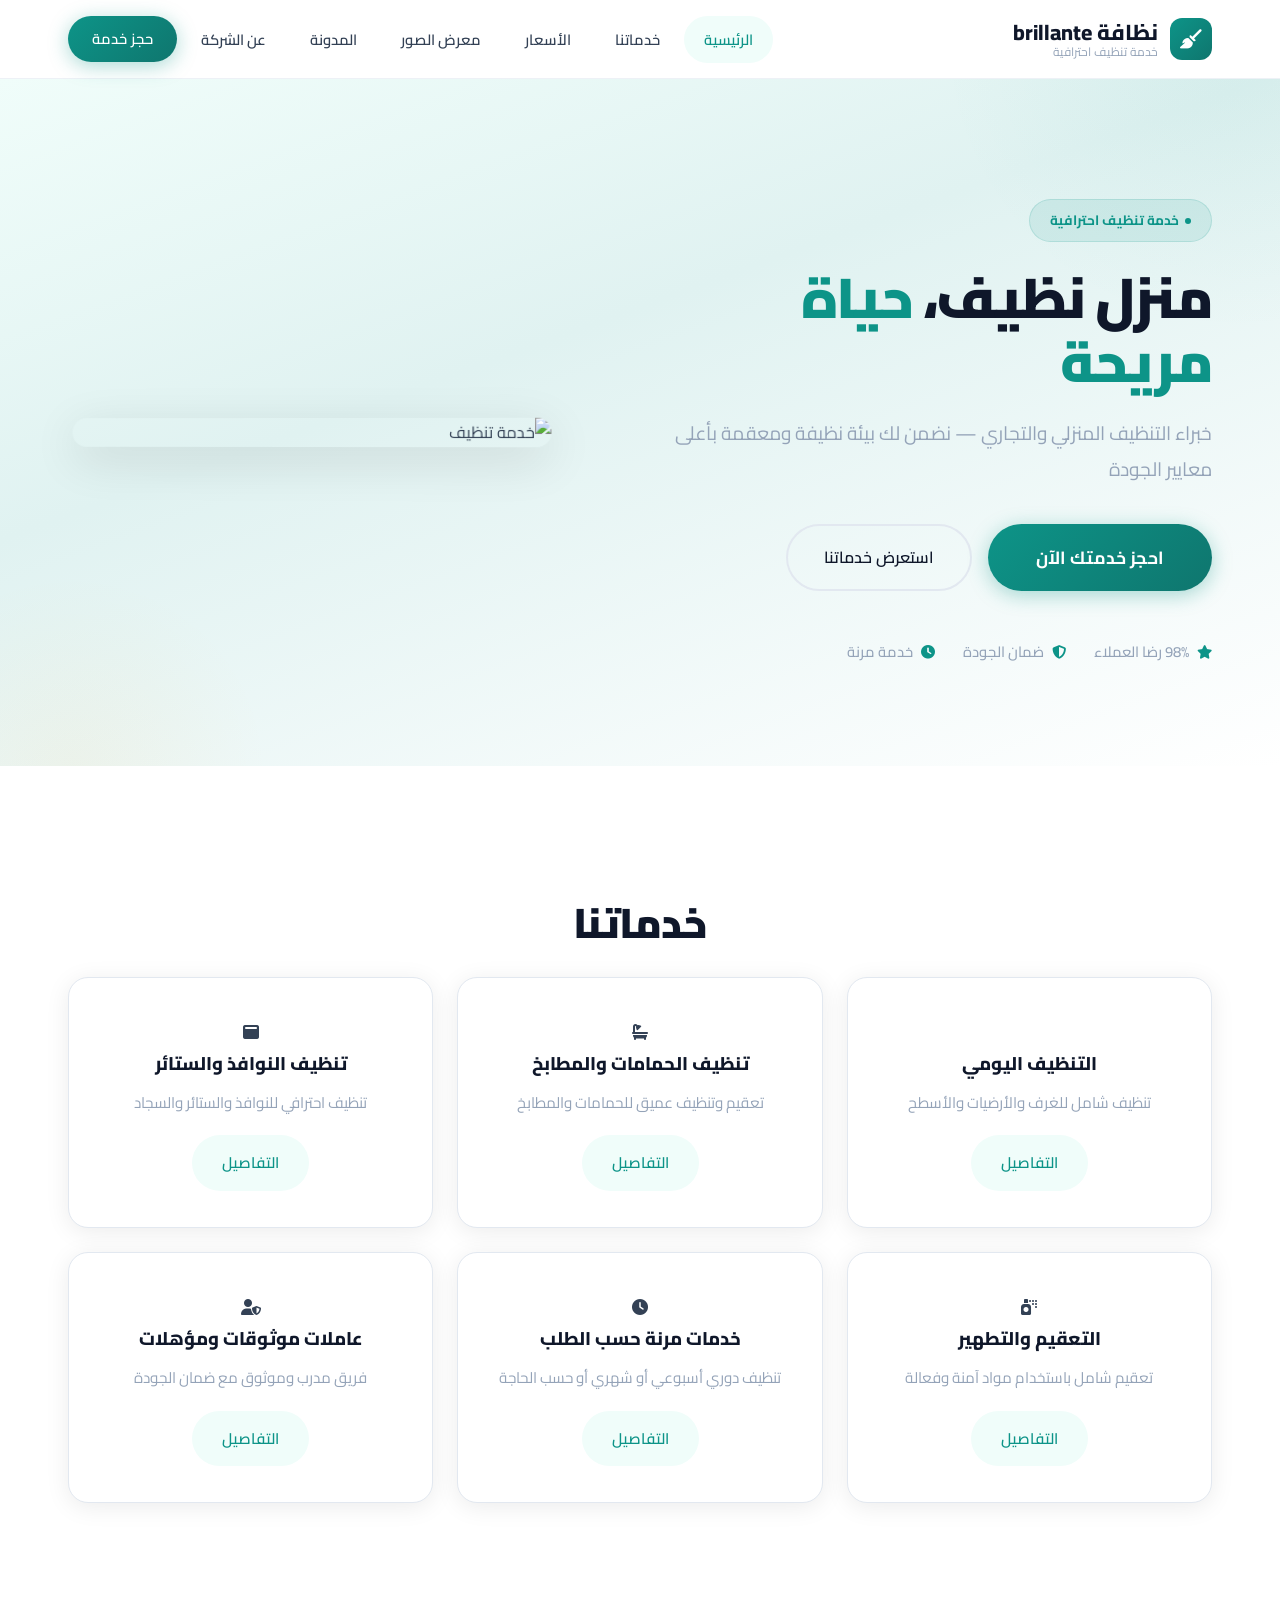
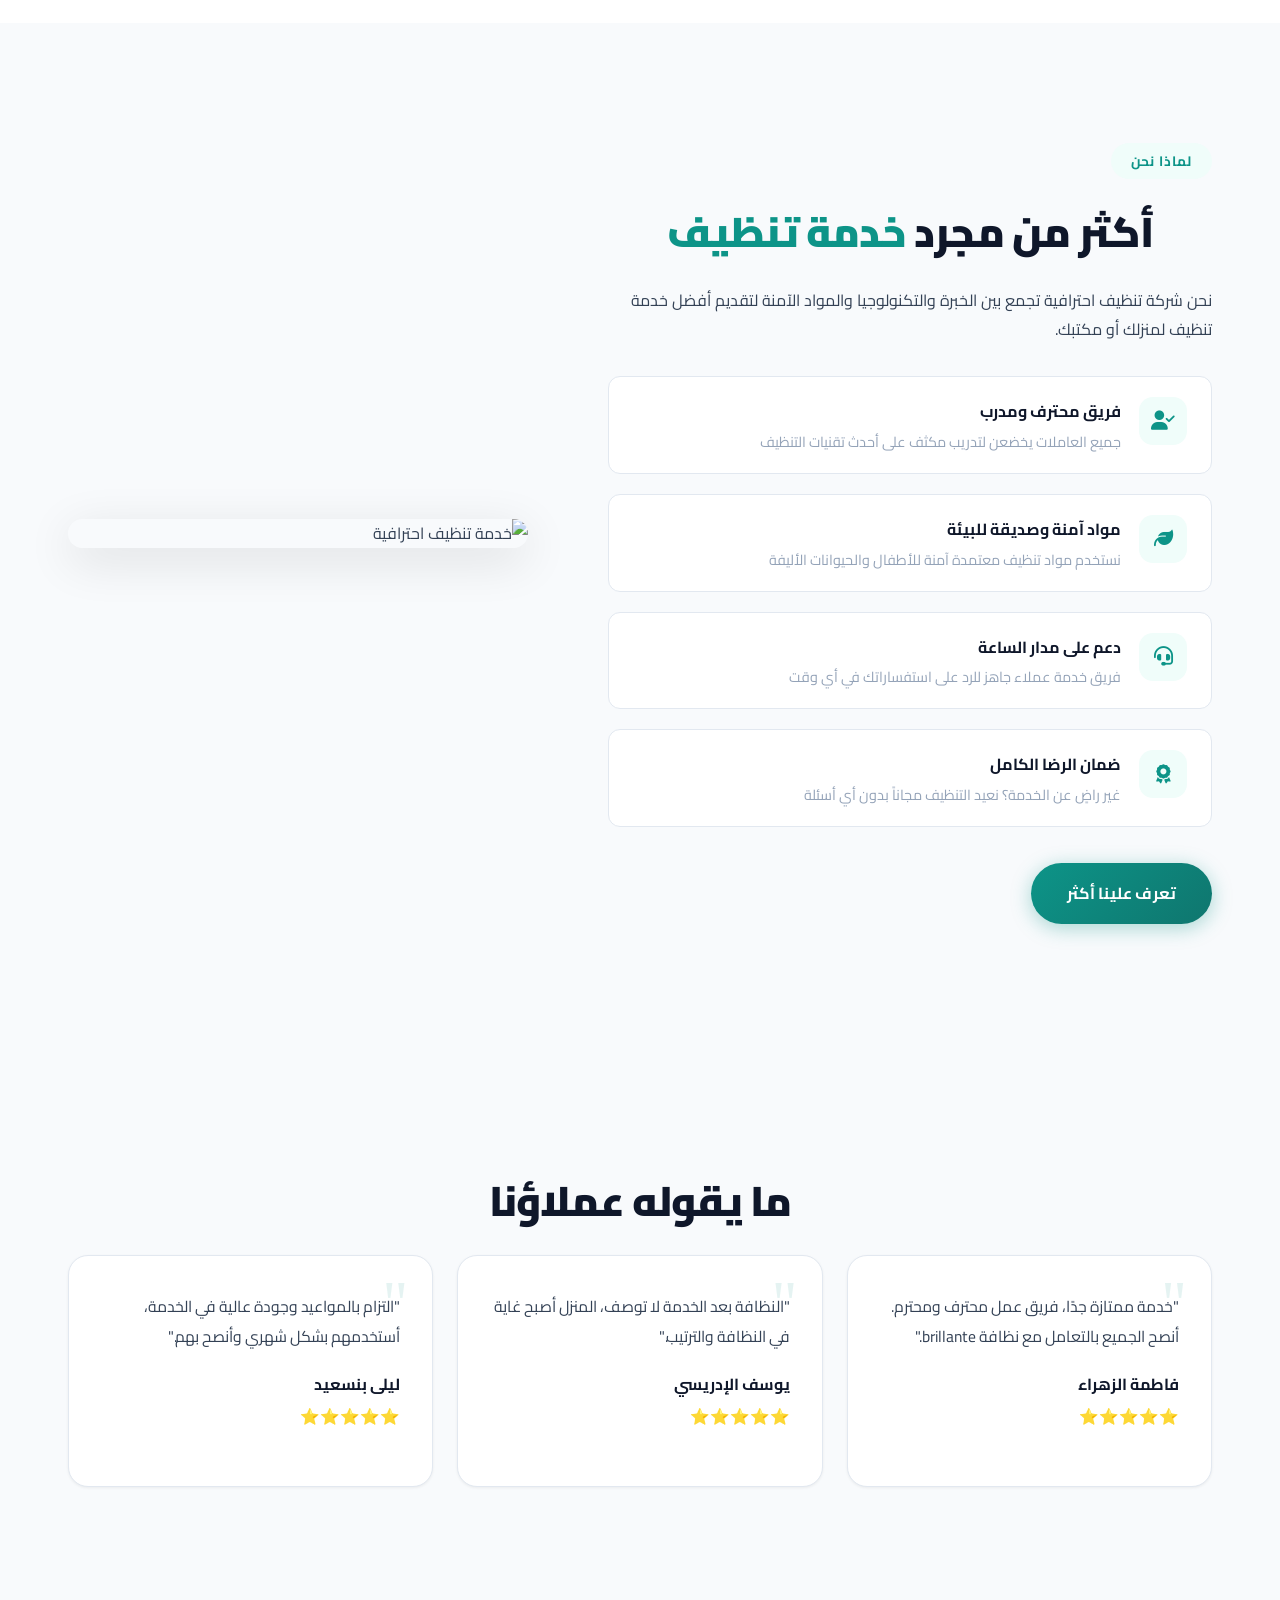
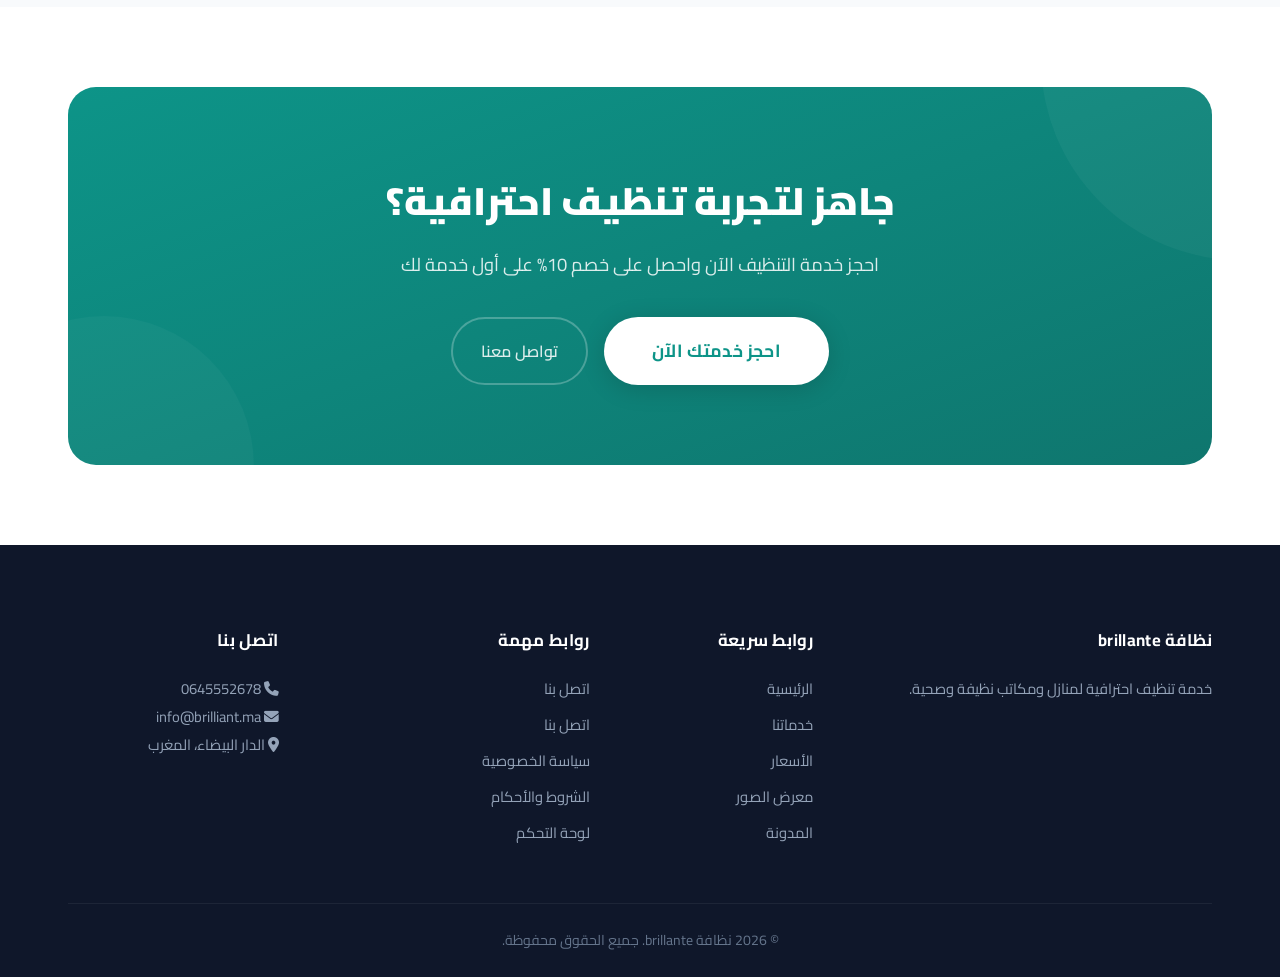
==== index.html @ 2075e5d2 "Initial commit: complete cleaning service website" ====
<!DOCTYPE html>
<html lang="ar" dir="rtl">
<head>
    <meta charset="UTF-8">
    <meta name="viewport" content="width=device-width, initial-scale=1.0">
    <title>نظافة brillante - خدمة تنظيف احترافية</title>
    <link rel="stylesheet" href="assets/css/style.css">
    <link rel="stylesheet" href="https://cdnjs.cloudflare.com/ajax/libs/font-awesome/6.5.0/css/all.min.css">
</head>
<body>
    <!-- Header -->
    <header class="site-header">
        <div class="container">
            <div class="logo">
                <div class="logo-icon"><i class="fas fa-broom"></i></div>
                <div>
                    <h1>نظافة brillante</h1>
                    <p>خدمة تنظيف احترافية</p>
                </div>
            </div>
            <nav class="navbar">
                <ul>
                    <li><a href="index.html" class="active">الرئيسية</a></li>
                    <li><a href="services.html">خدماتنا</a></li>
                    <li><a href="pricing.html">الأسعار</a></li>
                    <li><a href="gallery.html">معرض الصور</a></li>
                    <li><a href="blog.html">المدونة</a></li>
                    <li><a href="about.html">عن الشركة</a></li>
                    <li><a href="booking.html" class="btn-primary">حجز خدمة</a></li>
                </ul>
            </nav>
            <div class="mobile-menu-btn">
                <i class="fas fa-bars"></i>
            </div>
        </div>
    </header>

    <!-- Hero Section -->
    <section class="hero">
        <div class="container">
            <div class="hero-content">
                <span class="hero-badge">خدمة تنظيف احترافية</span>
                <h2>منزل نظيف، <span class="highlight">حياة مريحة</span></h2>
                <p>خبراء التنظيف المنزلي والتجاري — نضمن لك بيئة نظيفة ومعقمة بأعلى معايير الجودة</p>
                <div class="hero-actions">
                    <a href="booking.html" class="btn-primary btn-lg">احجز خدمتك الآن</a>
                    <a href="services.html" class="btn-outline">استعرض خدماتنا</a>
                </div>
                <div class="hero-trust">
                    <span><i class="fas fa-star"></i> 98% رضا العملاء</span>
                    <span><i class="fas fa-shield-alt"></i> ضمان الجودة</span>
                    <span><i class="fas fa-clock"></i> خدمة مرنة</span>
                </div>
            </div>
            <div class="hero-image">
                <img src="https://images.unsplash.com/photo-1581578731548-c64695cc6952?w=600&q=80" alt="خدمة تنظيف">
            </div>
        </div>
    </section>

    <!-- Services Section -->
    <section class="services section-padding">
        <div class="container">
            <h2 class="section-title">خدماتنا</h2>
            <div class="services-grid">
                <div class="service-card">
                    <i class="fas fa-vacuum"></i>
                    <h3>التنظيف اليومي</h3>
                    <p>تنظيف شامل للغرف والأرضيات والأسطح</p>
                    <a href="services.html#daily" class="btn-secondary">التفاصيل</a>
                </div>
                <div class="service-card">
                    <i class="fas fa-bath"></i>
                    <h3>تنظيف الحمامات والمطابخ</h3>
                    <p>تعقيم وتنظيف عميق للحمامات والمطابخ</p>
                    <a href="services.html#bathroom" class="btn-secondary">التفاصيل</a>
                </div>
                <div class="service-card">
                    <i class="fas fa-window-maximize"></i>
                    <h3>تنظيف النوافذ والستائر</h3>
                    <p>تنظيف احترافي للنوافذ والستائر والسجاد</p>
                    <a href="services.html#windows" class="btn-secondary">التفاصيل</a>
                </div>
                <div class="service-card">
                    <i class="fas fa-spray-can"></i>
                    <h3>التعقيم والتطهير</h3>
                    <p>تعقيم شامل باستخدام مواد آمنة وفعالة</p>
                    <a href="services.html#disinfection" class="btn-secondary">التفاصيل</a>
                </div>
                <div class="service-card">
                    <i class="fas fa-clock"></i>
                    <h3>خدمات مرنة حسب الطلب</h3>
                    <p>تنظيف دوري أسبوعي أو شهري أو حسب الحاجة</p>
                    <a href="services.html#flexible" class="btn-secondary">التفاصيل</a>
                </div>
                <div class="service-card">
                    <i class="fas fa-user-shield"></i>
                    <h3>عاملات موثوقات ومؤهلات</h3>
                    <p>فريق مدرب وموثوق مع ضمان الجودة</p>
                    <a href="about.html#team" class="btn-secondary">التفاصيل</a>
                </div>
            </div>
        </div>
    </section>

    <!-- About Section -->
    <section class="about-alt section-padding">
        <div class="container">
            <div class="about-alt-content">
                <div class="section-label">لماذا نحن</div>
                <h2 class="section-title">أكثر من مجرد <span class="highlight">خدمة تنظيف</span></h2>
                <p>نحن شركة تنظيف احترافية تجمع بين الخبرة والتكنولوجيا والمواد الآمنة لتقديم أفضل خدمة تنظيف لمنزلك أو مكتبك.</p>
                <div class="features-grid">
                    <div class="feature-item">
                        <div class="feature-icon"><i class="fas fa-user-check"></i></div>
                        <div>
                            <h4>فريق محترف ومدرب</h4>
                            <p>جميع العاملات يخضعن لتدريب مكثف على أحدث تقنيات التنظيف</p>
                        </div>
                    </div>
                    <div class="feature-item">
                        <div class="feature-icon"><i class="fas fa-leaf"></i></div>
                        <div>
                            <h4>مواد آمنة وصديقة للبيئة</h4>
                            <p>نستخدم مواد تنظيف معتمدة آمنة للأطفال والحيوانات الأليفة</p>
                        </div>
                    </div>
                    <div class="feature-item">
                        <div class="feature-icon"><i class="fas fa-headset"></i></div>
                        <div>
                            <h4>دعم على مدار الساعة</h4>
                            <p>فريق خدمة عملاء جاهز للرد على استفساراتك في أي وقت</p>
                        </div>
                    </div>
                    <div class="feature-item">
                        <div class="feature-icon"><i class="fas fa-award"></i></div>
                        <div>
                            <h4>ضمان الرضا الكامل</h4>
                            <p>غير راضٍ عن الخدمة؟ نعيد التنظيف مجاناً بدون أي أسئلة</p>
                        </div>
                    </div>
                </div>
                <a href="about.html" class="btn-primary">تعرف علينا أكثر</a>
            </div>
            <div class="about-alt-image">
                <img src="https://images.unsplash.com/photo-1527515637462-cff94eecc1ac?w=600&q=80" alt="خدمة تنظيف احترافية">
            </div>
        </div>
    </section>

    <!-- Testimonials -->
    <section class="testimonials section-padding">
        <div class="container">
            <h2 class="section-title">ما يقوله عملاؤنا</h2>
            <div class="testimonials-slider">
                <div class="testimonial">
                    <p>"خدمة ممتازة جدًا، فريق عمل محترف ومحترم. أنصح الجميع بالتعامل مع نظافة brillante."</p>
                    <h4>فاطمة الزهراء</h4>
                    <p class="rating">⭐⭐⭐⭐⭐</p>
                </div>
                <div class="testimonial">
                    <p>"النظافة بعد الخدمة لا توصف، المنزل أصبح غاية في النظافة والترتيب."</p>
                    <h4>يوسف الإدريسي</h4>
                    <p class="rating">⭐⭐⭐⭐⭐</p>
                </div>
                <div class="testimonial">
                    <p>"التزام بالمواعيد وجودة عالية في الخدمة، أستخدمهم بشكل شهري وأنصح بهم."</p>
                    <h4>ليلى بنسعيد</h4>
                    <p class="rating">⭐⭐⭐⭐⭐</p>
                </div>
            </div>
        </div>
    </section>

    <!-- Call to Action -->
    <section class="cta section-padding">
        <div class="container">
            <div class="cta-box">
                <h2>جاهز لتجربة تنظيف احترافية؟</h2>
                <p>احجز خدمة التنظيف الآن واحصل على خصم 10% على أول خدمة لك</p>
                <div class="cta-buttons">
                    <a href="booking.html" class="btn-primary btn-lg">احجز خدمتك الآن</a>
                    <a href="contact.html" class="btn-ghost">تواصل معنا</a>
                </div>
            </div>
        </div>
    </section>

    <!-- Footer -->
    <footer class="site-footer">
        <div class="container">
                <div class="footer-content">
                <div class="footer-section">
                    <h3>نظافة brillante</h3>
                    <p>خدمة تنظيف احترافية لمنازل ومكاتب نظيفة وصحية.</p>
                </div>
                <div class="footer-section">
                    <h3>روابط سريعة</h3>
                    <ul>
                        <li><a href="index.html">الرئيسية</a></li>
                        <li><a href="services.html">خدماتنا</a></li>
                        <li><a href="pricing.html">الأسعار</a></li>
                        <li><a href="gallery.html">معرض الصور</a></li>
                        <li><a href="blog.html">المدونة</a></li>
                    </ul>
                </div>
                <div class="footer-section">
                    <h3>روابط مهمة</h3>
                    <ul>
                        <li><a href="contact.html">اتصل بنا</a></li>
                        <li><a href="contact.html">اتصل بنا</a></li>
                        <li><a href="privacy.html">سياسة الخصوصية</a></li>
                        <li><a href="terms.html">الشروط والأحكام</a></li>
                        <li><a href="admin">لوحة التحكم</a></li>
                    </ul>
                </div>
                <div class="footer-section">
                    <h3>اتصل بنا</h3>
                    <p><i class="fas fa-phone"></i> 0645552678</p>
                    <p><i class="fas fa-envelope"></i> info@brilliant.ma</p>
                    <p><i class="fas fa-map-marker-alt"></i> الدار البيضاء، المغرب</p>
                </div>
            </div>
            <div class="footer-bottom">
                <p>&copy; 2026 نظافة brillante. جميع الحقوق محفوظة.</p>
            </div>
        </div>
    </footer>

    <script src="assets/js/script.js"></script>
</body>
</html>
---- assets/css/style.css ----
@import url('https://fonts.googleapis.com/css2?family=Cairo:wght@300;400;500;600;700;800;900&display=swap');

:root {
    --primary: #0d9488;
    --primary-dark: #0f766e;
    --primary-light: #14b8a6;
    --primary-bg: #f0fdfa;
    --secondary: #f59e0b;
    --text: #0f172a;
    --text-body: #334155;
    --text-muted: #94a3b8;
    --bg: #ffffff;
    --bg-alt: #f8fafc;
    --bg-dark: #0f172a;
    --border: #e2e8f0;
    --shadow-sm: 0 1px 3px rgba(0,0,0,0.06);
    --shadow: 0 4px 24px rgba(0,0,0,0.08);
    --shadow-lg: 0 12px 48px rgba(0,0,0,0.12);
    --radius: 12px;
    --radius-lg: 20px;
    --radius-xl: 28px;
    --transition: 0.35s cubic-bezier(0.4, 0, 0.2, 1);
    --font: 'Cairo', 'Segoe UI', Tahoma, sans-serif;
}

*,*::before,*::after{margin:0;padding:0;box-sizing:border-box}
html{scroll-behavior:smooth}
body{font-family:var(--font);color:var(--text-body);background:var(--bg);line-height:1.8;overflow-x:hidden;-webkit-font-smoothing:antialiased}
a{text-decoration:none;color:inherit;transition:var(--transition)}
ul{list-style:none}
img{max-width:100%;height:auto;display:block}
input,textarea,select{font-family:var(--font);font-size:1rem;width:100%;padding:14px 18px;border:2px solid var(--border);border-radius:var(--radius);outline:none;transition:var(--transition);background:var(--bg);color:var(--text)}
input:focus,textarea:focus,select:focus{border-color:var(--primary);box-shadow:0 0 0 4px rgba(13,148,136,0.1)}
button{cursor:pointer;font-family:var(--font);border:none;outline:none}
::selection{background:var(--primary);color:#fff}

.container{max-width:1200px;margin:0 auto;padding:0 28px}

.btn-primary{
    display:inline-flex;align-items:center;gap:10px;
    background:linear-gradient(135deg,var(--primary)0%,var(--primary-dark)100%);
    color:#fff;padding:16px 36px;border-radius:60px;
    font-weight:700;font-size:1rem;letter-spacing:0.01em;
    transition:var(--transition);
    box-shadow:0 4px 20px rgba(13,148,136,0.35);
    position:relative;overflow:hidden;
}
.btn-primary::before{
    content:'';position:absolute;inset:0;
    background:linear-gradient(135deg,var(--primary-light),var(--primary));
    opacity:0;transition:var(--transition);
}
.btn-primary:hover::before{opacity:1}
.btn-primary:hover{transform:translateY(-3px);box-shadow:0 8px 32px rgba(13,148,136,0.45)}
.btn-primary:active{transform:translateY(-1px)}
.btn-primary>*{position:relative;z-index:1}

.btn-outline{
    display:inline-flex;align-items:center;gap:10px;
    background:transparent;color:var(--text);
    padding:16px 36px;border-radius:60px;
    font-weight:600;font-size:1rem;
    border:2px solid var(--border);
    transition:var(--transition);
}
.btn-outline:hover{background:var(--bg);border-color:var(--primary);color:var(--primary);transform:translateY(-2px)}

.btn-secondary{
    display:inline-flex;align-items:center;gap:8px;
    background:var(--primary-bg);color:var(--primary);
    padding:12px 28px;border-radius:60px;
    font-weight:600;font-size:0.95rem;
    border:2px solid transparent;
    transition:var(--transition);
}
.btn-secondary:hover{background:var(--primary);color:#fff;border-color:var(--primary);transform:translateY(-2px)}

.btn-ghost{
    display:inline-flex;align-items:center;gap:8px;
    color:rgba(255,255,255,0.85);font-weight:600;
    padding:14px 28px;border-radius:60px;font-size:1rem;
    border:2px solid rgba(255,255,255,0.25);
    transition:var(--transition);
}
.btn-ghost:hover{background:rgba(255,255,255,0.1);color:#fff;border-color:rgba(255,255,255,0.5)}

.btn-lg{padding:18px 48px;font-size:1.1rem}
.btn-full{width:100%;justify-content:center}

.section-padding{padding:120px 0}
.section-title{text-align:center;font-size:2.6rem;font-weight:900;color:var(--text);margin-bottom:16px;letter-spacing:-0.02em}
.section-title .highlight{color:var(--primary)}
.section-label{
    display:inline-block;background:var(--primary-bg);color:var(--primary);
    padding:6px 20px;border-radius:60px;font-size:0.85rem;font-weight:700;
    text-transform:uppercase;letter-spacing:0.06em;margin-bottom:16px;
}
.section-subtitle{text-align:center;color:var(--text-muted);font-size:1.15rem;max-width:620px;margin:0 auto 60px;line-height:1.9}

/* Header */
.site-header{background:rgba(255,255,255,0.95);backdrop-filter:blur(20px);-webkit-backdrop-filter:blur(20px);border-bottom:1px solid rgba(226,232,240,0.6);position:sticky;top:0;z-index:1000}
.site-header .container{display:flex;align-items:center;justify-content:space-between;padding:16px 28px}
.logo{display:flex;align-items:center;gap:12px}
.logo-icon{width:42px;height:42px;background:linear-gradient(135deg,var(--primary),var(--primary-dark));border-radius:12px;display:flex;align-items:center;justify-content:center;color:#fff;font-size:1.2rem}
.logo h1{font-size:1.35rem;font-weight:800;color:var(--text);margin:0;line-height:1.2}
.logo p{font-size:0.75rem;color:var(--text-muted);margin:0;line-height:1}

.navbar ul{display:flex;align-items:center;gap:4px}
.navbar ul li a{
    padding:10px 20px;border-radius:50px;font-weight:600;
    font-size:0.92rem;color:var(--text-body);transition:var(--transition);
    position:relative;
}
.navbar ul li a:hover,.navbar ul li a.active{background:var(--primary-bg);color:var(--primary)}
.navbar ul li a.btn-primary{color:#fff;padding:10px 24px}
.navbar ul li a.btn-primary:hover{background:var(--primary-dark);transform:none;box-shadow:0 4px 16px rgba(13,148,136,0.3)}

.mobile-menu-btn{display:none;width:44px;height:44px;align-items:center;justify-content:center;border-radius:12px;font-size:1.4rem;color:var(--text);cursor:pointer;border:1px solid var(--border);background:none;transition:var(--transition)}
.mobile-menu-btn:hover{background:var(--bg-alt)}

/* Hero */
.hero{position:relative;padding:120px 0 100px;overflow:hidden;background:linear-gradient(160deg,#f0fdfa 0%,#e0f2f1 40%,#ffffff 100%)}
.hero::before{content:'';position:absolute;top:-50%;right:-20%;width:600px;height:600px;border-radius:50%;background:radial-gradient(circle,rgba(13,148,136,0.06),transparent 70%);pointer-events:none}
.hero::after{content:'';position:absolute;bottom:-30%;left:-10%;width:400px;height:400px;border-radius:50%;background:radial-gradient(circle,rgba(245,158,11,0.05),transparent 70%);pointer-events:none}
.hero .container{display:flex;align-items:center;justify-content:space-between;gap:80px;position:relative;z-index:1}
.hero-content{flex:1;max-width:560px}
.hero-badge{display:inline-flex;align-items:center;gap:6px;background:rgba(13,148,136,0.1);color:var(--primary);padding:8px 20px;border-radius:60px;font-size:0.85rem;font-weight:700;margin-bottom:24px;border:1px solid rgba(13,148,136,0.15)}
.hero-badge::before{content:'';width:6px;height:6px;border-radius:50%;background:var(--primary);animation:pulse 2s infinite}
@keyframes pulse{0%,100%{opacity:1}50%{opacity:0.4}}
.hero-content h2{font-size:3.5rem;font-weight:900;line-height:1.15;color:var(--text);margin-bottom:20px;letter-spacing:-0.03em}
.hero-content h2 .highlight{color:var(--primary);position:relative}
.hero-content>p{font-size:1.2rem;color:var(--text-muted);margin-bottom:36px;line-height:1.9}
.hero-actions{display:flex;gap:16px;flex-wrap:wrap;margin-bottom:48px}
.hero-trust{display:flex;gap:28px;flex-wrap:wrap}
.hero-trust span{display:flex;align-items:center;gap:8px;font-size:0.92rem;color:var(--text-muted);font-weight:500}
.hero-trust span i{color:var(--primary);font-size:0.85rem}
.hero-image{flex:0 0 480px}
.hero-image img{width:100%;border-radius:var(--radius-xl);box-shadow:var(--shadow-lg);transform:perspective(1000px) rotateY(-4deg);transition:var(--transition)}
.hero-image img:hover{transform:perspective(1000px) rotateY(-2deg) translateY(-4px);box-shadow:0 20px 60px rgba(0,0,0,0.15)}

/* Services */
.services{position:relative}
.services-grid{display:grid;grid-template-columns:repeat(3,1fr);gap:24px}
.service-card{
    background:var(--bg);padding:40px 32px 36px;border-radius:var(--radius-lg);
    box-shadow:var(--shadow);text-align:center;transition:var(--transition);
    border:1px solid var(--border);position:relative;overflow:hidden;
}
.service-card::before{content:'';position:absolute;top:0;left:0;right:0;height:4px;background:linear-gradient(90deg,var(--primary),var(--primary-light));opacity:0;transition:var(--transition)}
.service-card:hover::before{opacity:1}
.service-card:hover{transform:translateY(-8px);box-shadow:var(--shadow-lg);border-color:transparent}
.service-card .icon-wrap{width:64px;height:64px;border-radius:18px;background:var(--primary-bg);display:flex;align-items:center;justify-content:center;margin:0 auto 20px;transition:var(--transition)}
.service-card:hover .icon-wrap{background:var(--primary);color:#fff}
.service-card .icon-wrap i{font-size:1.6rem;color:var(--primary);transition:var(--transition)}
.service-card:hover .icon-wrap i{color:#fff}
.service-card h3{font-size:1.15rem;font-weight:800;margin-bottom:10px;color:var(--text)}
.service-card p{color:var(--text-muted);margin-bottom:20px;line-height:1.7;font-size:0.95rem}

/* About Alt (homepage) */
.about-alt{background:var(--bg-alt)}
.about-alt .container{display:flex;align-items:center;gap:80px}
.about-alt-content{flex:1.2}
.about-alt-image{flex:0 0 460px}
.about-alt-image img{width:100%;border-radius:var(--radius-xl);box-shadow:var(--shadow-lg)}
.features-grid{display:grid;gap:20px;margin:32px 0 36px}
.feature-item{display:flex;gap:18px;align-items:flex-start;padding:20px 24px;background:var(--bg);border-radius:var(--radius);border:1px solid var(--border);transition:var(--transition)}
.feature-item:hover{transform:translateY(-2px);box-shadow:var(--shadow)}
.feature-icon{width:48px;height:48px;border-radius:14px;background:var(--primary-bg);display:flex;align-items:center;justify-content:center;flex-shrink:0;color:var(--primary);font-size:1.2rem}
.feature-item h4{font-size:1rem;font-weight:700;margin-bottom:4px;color:var(--text)}
.feature-item p{font-size:0.9rem;color:var(--text-muted);line-height:1.6;margin:0}

/* Testimonials */
.testimonials{background:var(--bg-alt);position:relative}
.testimonials-slider{display:grid;grid-template-columns:repeat(3,1fr);gap:24px}
.testimonial{background:var(--bg);padding:36px 32px;border-radius:var(--radius-lg);box-shadow:var(--shadow-sm);border:1px solid var(--border);transition:var(--transition);position:relative}
.testimonial::before{content:'"';font-size:4rem;color:var(--primary);opacity:0.1;position:absolute;top:16px;right:24px;font-family:serif;line-height:1}
.testimonial:hover{box-shadow:var(--shadow);transform:translateY(-3px)}
.testimonial>p{color:var(--text-body);line-height:1.9;margin-bottom:18px;font-size:0.98rem}
.testimonial h4{font-weight:700;color:var(--text);font-size:1rem}
.rating{color:var(--secondary);font-size:1.05rem;margin-top:4px}

/* CTA */
.cta{padding:80px 0}
.cta-box{
    background:linear-gradient(160deg,var(--primary)0%,var(--primary-dark)100%);
    border-radius:var(--radius-xl);padding:80px 60px;text-align:center;
    position:relative;overflow:hidden;
}
.cta-box::before{content:'';position:absolute;top:-60%;right:-20%;width:400px;height:400px;border-radius:50%;background:rgba(255,255,255,0.04);pointer-events:none}
.cta-box::after{content:'';position:absolute;bottom:-40%;left:-10%;width:300px;height:300px;border-radius:50%;background:rgba(255,255,255,0.03);pointer-events:none}
.cta-box h2{font-size:2.4rem;font-weight:900;color:#fff;margin-bottom:12px;position:relative;z-index:1}
.cta-box p{font-size:1.15rem;color:rgba(255,255,255,0.85);margin-bottom:36px;position:relative;z-index:1}
.cta-buttons{display:flex;gap:16px;justify-content:center;flex-wrap:wrap;position:relative;z-index:1}
.cta .btn-primary{background:#fff;color:var(--primary);box-shadow:0 4px 24px rgba(0,0,0,0.15)}
.cta .btn-primary:hover{transform:translateY(-3px);box-shadow:0 8px 32px rgba(0,0,0,0.2)}

/* Footer */
.site-footer{background:var(--bg-dark);color:rgb(148,163,184);padding:80px 0 0}
.footer-content{display:grid;grid-template-columns:2fr 1fr 1.5fr 1.2fr;gap:48px;margin-bottom:48px}
.footer-section h3{color:#fff;font-size:1.05rem;font-weight:700;margin-bottom:20px;letter-spacing:0.02em}
.footer-section p,.footer-section li{font-size:0.92rem;line-height:1.9;color:rgb(148,163,184)}
.footer-section ul li{margin-bottom:8px}
.footer-section ul li a:hover{color:var(--primary-light);padding-right:4px}
.social-links{display:flex;gap:10px;margin-top:16px}
.social-links a{
    width:40px;height:40px;border-radius:12px;
    background:rgba(255,255,255,0.06);display:flex;align-items:center;justify-content:center;
    transition:var(--transition);color:rgb(148,163,184);font-size:1rem;
}
.social-links a:hover{background:var(--primary);color:#fff;transform:translateY(-3px)}
.footer-bottom{border-top:1px solid rgba(255,255,255,0.06);text-align:center;padding:24px 0;font-size:0.88rem;color:rgb(100,116,139)}

/* Services Tab */
.services-tabs{display:flex;justify-content:center;gap:8px;flex-wrap:wrap;margin-bottom:56px}
.tab-btn{padding:14px 28px;border-radius:60px;font-weight:700;font-size:0.9rem;background:var(--bg-alt);color:var(--text-body);border:2px solid transparent;transition:var(--transition)}
.tab-btn:hover,.tab-btn.active{background:var(--primary);color:#fff;border-color:var(--primary);transform:translateY(-2px);box-shadow:0 4px 16px rgba(13,148,136,0.3)}
.tab-pane{display:none}
.tab-pane.active{display:block;animation:fadeIn 0.4s ease}
@keyframes fadeIn{from{opacity:0;transform:translateY(12px)}to{opacity:1;transform:translateY(0)}}
.service-detail{max-width:780px;margin:0 auto;text-align:center}
.service-detail h3{font-size:2rem;font-weight:800;margin-bottom:16px;color:var(--text)}
.service-detail>p{color:var(--text-muted);margin-bottom:32px;line-height:1.9}
.service-features{display:grid;grid-template-columns:repeat(2,1fr);gap:14px;text-align:right;max-width:600px;margin:0 auto 32px}
.feature{display:flex;align-items:center;gap:12px;padding:14px 20px;background:var(--primary-bg);border-radius:var(--radius);font-weight:500}
.feature i{color:var(--primary);font-size:1rem}
.service-pricing{display:flex;align-items:center;justify-content:center;gap:20px;flex-wrap:wrap}
.price-tag{font-size:1.5rem;font-weight:800;color:var(--primary);padding:12px 28px;background:var(--primary-bg);border-radius:60px}

/* Why Choose */
.why-choose{background:var(--bg-alt)}
.why-grid{display:grid;grid-template-columns:repeat(3,1fr);gap:24px}
.why-item{text-align:center;padding:44px 32px;background:var(--bg);border-radius:var(--radius-lg);box-shadow:var(--shadow-sm);border:1px solid var(--border);transition:var(--transition)}
.why-item:hover{transform:translateY(-6px);box-shadow:var(--shadow-lg);border-color:transparent}
.why-item i{font-size:2rem;width:64px;height:64px;border-radius:18px;background:var(--primary-bg);display:flex;align-items:center;justify-content:center;margin:0 auto 20px;color:var(--primary)}
.why-item h3{font-size:1.1rem;font-weight:700;margin-bottom:10px;color:var(--text)}
.why-item p{color:var(--text-muted);line-height:1.7;font-size:0.95rem}

/* Timeline */
.timeline{position:relative;padding:20px 0;margin:30px 0}
.timeline::before{content:'';position:absolute;top:0;bottom:0;right:30px;width:3px;background:linear-gradient(to bottom,var(--primary),var(--primary-light));border-radius:3px}
.timeline-item{display:flex;gap:20px;margin-bottom:32px;position:relative}
.timeline-icon{flex-shrink:0;width:60px;height:60px;border-radius:50%;background:linear-gradient(135deg,var(--primary),var(--primary-dark));color:#fff;display:flex;align-items:center;justify-content:center;font-size:1.3rem;z-index:2;box-shadow:0 4px 16px rgba(13,148,136,0.25)}
.timeline-content{flex:1;padding:8px 0}
.timeline-content h3{color:var(--primary);font-weight:800;margin-bottom:4px;font-size:1.1rem}
.timeline-content p{color:var(--text-muted);font-size:0.95rem}

/* Team */
.team-grid{display:grid;grid-template-columns:repeat(4,1fr);gap:24px}
.team-member{text-align:center;padding:28px 20px;background:var(--bg);border-radius:var(--radius-lg);box-shadow:var(--shadow-sm);border:1px solid var(--border);transition:var(--transition)}
.team-member:hover{transform:translateY(-6px);box-shadow:var(--shadow-lg)}
.member-image{width:100px;height:100px;border-radius:50%;overflow:hidden;margin:0 auto 16px;border:3px solid var(--primary-bg);transition:var(--transition)}
.team-member:hover .member-image{border-color:var(--primary)}
.member-image img{width:100%;height:100%;object-fit:cover}
.team-member h3{font-size:1.05rem;font-weight:700;margin-bottom:2px;color:var(--text)}
.position{color:var(--primary);font-weight:600;font-size:0.88rem;margin-bottom:8px}
.bio{color:var(--text-muted);font-size:0.88rem;line-height:1.6}

/* Stats */
.stats{background:linear-gradient(160deg,var(--primary)0%,var(--primary-dark)100%);color:#fff}
.stats .section-title,.stats .section-title::after{color:#fff}
.stats-grid{display:grid;grid-template-columns:repeat(4,1fr);gap:24px;text-align:center}
.stat-item{padding:32px 20px}
.stat-item i{font-size:2.5rem;margin-bottom:16px;opacity:0.9}
.stat-number{display:block;font-size:2.8rem;font-weight:900;margin-bottom:4px;letter-spacing:-0.02em}
.stat-item p{opacity:0.85;font-size:1rem}

/* Contact */
.contact-wrapper{display:grid;grid-template-columns:1fr 1.3fr;gap:48px;margin-bottom:48px}
.contact-info h3,.contact-form h3{font-size:1.4rem;font-weight:800;margin-bottom:28px;color:var(--text)}
.info-item{display:flex;gap:18px;margin-bottom:24px}
.info-item i{width:52px;height:52px;border-radius:16px;background:var(--primary-bg);display:flex;align-items:center;justify-content:center;color:var(--primary);font-size:1.2rem;flex-shrink:0}
.info-item h4{font-weight:700;margin-bottom:2px;font-size:0.95rem;color:var(--text)}
.info-item p{color:var(--text-muted);line-height:1.6;font-size:0.92rem}
.contact-form .form-group{margin-bottom:16px}
.contact-form select{appearance:auto}
.form-response{margin-top:16px;padding:18px 20px;border-radius:var(--radius);display:none;font-weight:500}
.form-response.success{display:block;background:#dcfce7;color:#166534;border:1px solid #bbf7d0}
.form-response.error{display:block;background:#fee2e2;color:#991b1b;border:1px solid #fecaca}
.map-placeholder{background:var(--bg-alt);padding:80px 40px;text-align:center;border-radius:var(--radius-lg);color:var(--text-muted);border:2px dashed var(--border)}
.map-placeholder i{color:var(--primary);margin-bottom:20px}
.map-placeholder p{max-width:420px;margin:0 auto;line-height:1.7}

/* Booking */
.booking-form-container{display:grid;grid-template-columns:1fr 1.5fr;gap:48px}
.booking-info{padding:36px 32px;background:var(--primary-bg);border-radius:var(--radius-lg);border:1px solid rgba(13,148,136,0.1)}
.booking-info h3{margin-bottom:28px;font-size:1.25rem;font-weight:800;color:var(--text)}
.booking-steps{display:flex;flex-direction:column;gap:24px}
.booking-steps li{display:flex;gap:18px;align-items:flex-start}
.booking-steps li i{width:52px;height:52px;border-radius:16px;background:var(--bg);display:flex;align-items:center;justify-content:center;color:var(--primary);font-size:1.2rem;flex-shrink:0;box-shadow:0 2px 8px rgba(0,0,0,0.06)}
.booking-steps li h4{font-size:1rem;font-weight:700;margin-bottom:2px;color:var(--text)}
.booking-steps li p{color:var(--text-muted);font-size:0.88rem;line-height:1.5;margin:0}
.booking-form{padding:36px 32px;background:var(--bg);border-radius:var(--radius-lg);box-shadow:var(--shadow);border:1px solid var(--border)}
.booking-form h3{font-size:1.3rem;font-weight:800;margin-bottom:28px;color:var(--text)}
.form-row{display:grid;grid-template-columns:1fr 1fr;gap:16px;margin-bottom:16px}
.form-row .full-width{grid-column:1/-1}

/* Booking Guarantee */
.booking-guarantee{display:grid;grid-template-columns:repeat(3,1fr);gap:24px;margin-top:56px}
.guarantee-item{text-align:center;padding:40px 28px;background:var(--bg);border-radius:var(--radius-lg);border:1px solid var(--border);transition:var(--transition)}
.guarantee-item:hover{box-shadow:var(--shadow);transform:translateY(-3px)}
.guarantee-item i{font-size:2rem;width:60px;height:60px;border-radius:16px;background:var(--primary-bg);display:flex;align-items:center;justify-content:center;margin:0 auto 16px;color:var(--primary)}
.guarantee-item h4{font-size:1.05rem;font-weight:700;margin-bottom:8px;color:var(--text)}
.guarantee-item p{color:var(--text-muted);line-height:1.7;font-size:0.92rem}

/* FAQ */
.faq-accordion{max-width:720px;margin:0 auto}
.faq-item{margin-bottom:12px;border:1px solid var(--border);border-radius:var(--radius);overflow:hidden;transition:var(--transition)}
.faq-item:hover{border-color:rgba(13,148,136,0.2)}
.faq-question{display:flex;justify-content:space-between;align-items:center;padding:20px 24px;cursor:pointer;transition:var(--transition);background:var(--bg)}
.faq-question:hover{background:var(--bg-alt)}
.faq-question h3{font-size:1rem;font-weight:600;color:var(--text)}
.faq-question i{transition:var(--transition);color:var(--text-muted)}
.faq-item.active .faq-question i{transform:rotate(180deg);color:var(--primary)}
.faq-answer{padding:0 24px;max-height:0;overflow:hidden;transition:0.35s ease}
.faq-item.active .faq-answer{padding:0 24px 20px;max-height:400px}
.faq-answer p{color:var(--text-muted);line-height:1.9;font-size:0.95rem}

/* Misc */
.checkbox-label{display:flex;align-items:center;gap:10px;font-size:0.92rem;cursor:pointer}
.checkbox-label input{width:auto;accent-color:var(--primary)}
.link{color:var(--primary);text-decoration:underline;font-weight:500}

/* Responsive */
@media(max-width:1100px){
    .hero .container{gap:48px}
    .hero-image{flex:0 0 400px}
    .hero-content h2{font-size:2.8rem}
    .about-alt .container{gap:48px}
    .about-alt-image{flex:0 0 380px}
    .footer-content{grid-template-columns:1fr 1fr;gap:40px}
}

@media(max-width:900px){
    .services-grid,.testimonials-slider,.why-grid,.team-grid{grid-template-columns:repeat(2,1fr)}
    .stats-grid{grid-template-columns:repeat(2,1fr)}
    .hero .container{flex-direction:column-reverse;text-align:center}
    .hero-content{max-width:100%}
    .hero-image{flex:0 0 auto;max-width:420px}
    .hero-image img{transform:none}
    .hero-actions,.hero-trust{justify-content:center}
    .about-alt .container{flex-direction:column;text-align:center}
    .about-alt-image{flex:0 0 auto;max-width:420px}
    .features-grid{text-align:right}
    .cta-box{padding:56px 36px}
    .cta-box h2{font-size:1.8rem}
}

@media(max-width:768px){
    .navbar ul{display:none}
    .mobile-menu-btn{display:flex}
    .navbar.open ul{display:flex;flex-direction:column;position:absolute;top:100%;right:0;left:0;background:var(--bg);padding:16px;box-shadow:var(--shadow-lg);border-radius:0 0 var(--radius) var(--radius);gap:2px}
    .hero{padding:80px 0 60px}
    .hero-content h2{font-size:2.2rem}
    .hero-content>p{font-size:1.05rem}
    .hero-image{max-width:340px}
    .section-title{font-size:1.8rem}
    .section-padding{padding:60px 0}
    .services-grid,.testimonials-slider,.why-grid,.team-grid,.booking-guarantee,.footer-content{grid-template-columns:1fr}
    .stats-grid{grid-template-columns:repeat(2,1fr)}
    .contact-wrapper,.booking-form-container{grid-template-columns:1fr}
    .form-row{grid-template-columns:1fr}
    .service-features{grid-template-columns:1fr}
    .cta-box{padding:40px 24px}
    .cta-box h2{font-size:1.5rem}
    .footer-content{gap:32px}
    .about-alt-image{max-width:340px}
    .about-alt .container{gap:32px}
}

@media(max-width:480px){
    .hero-content h2{font-size:1.8rem}
    .hero-actions{flex-direction:column}
    .hero-actions .btn-primary,.hero-actions .btn-outline{width:100%;justify-content:center}
    .hero-trust{flex-direction:column;gap:12px;align-items:center}
    .stats-grid{grid-template-columns:1fr}
    .section-title{font-size:1.5rem}
}
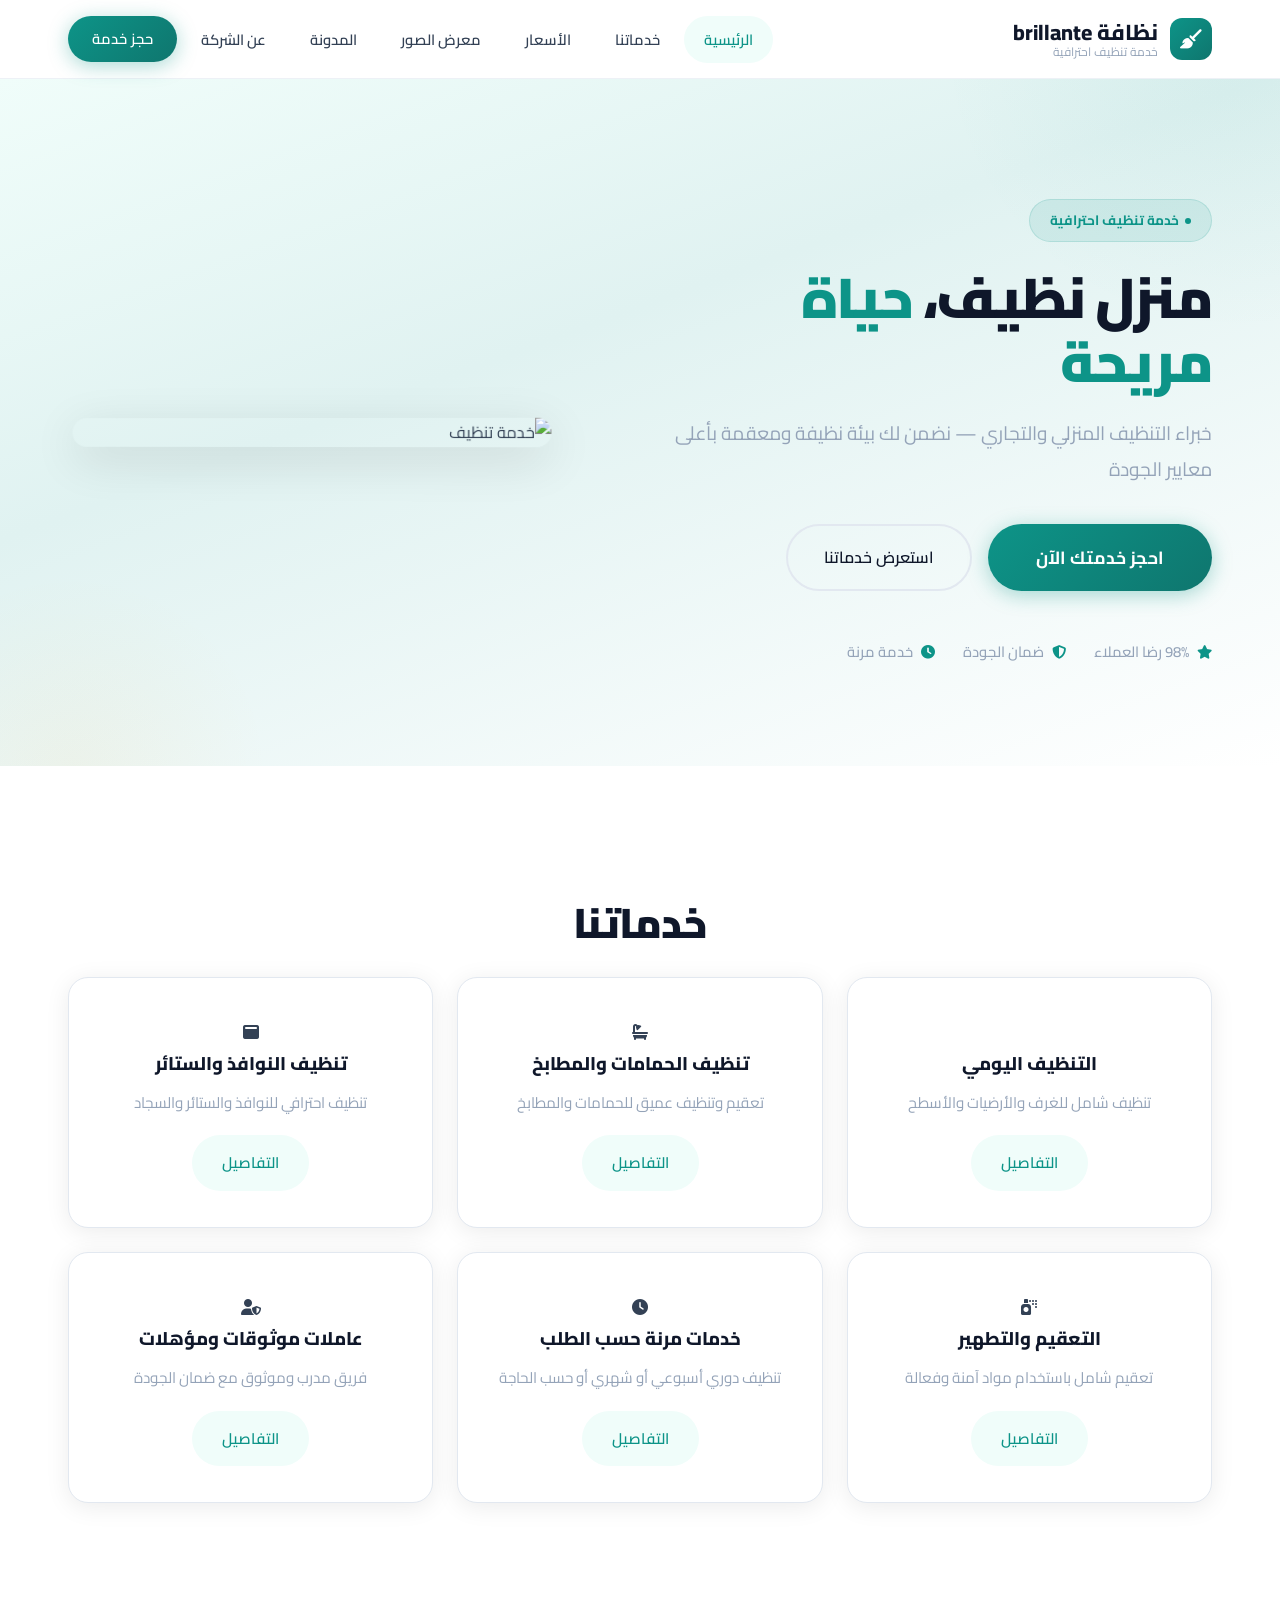
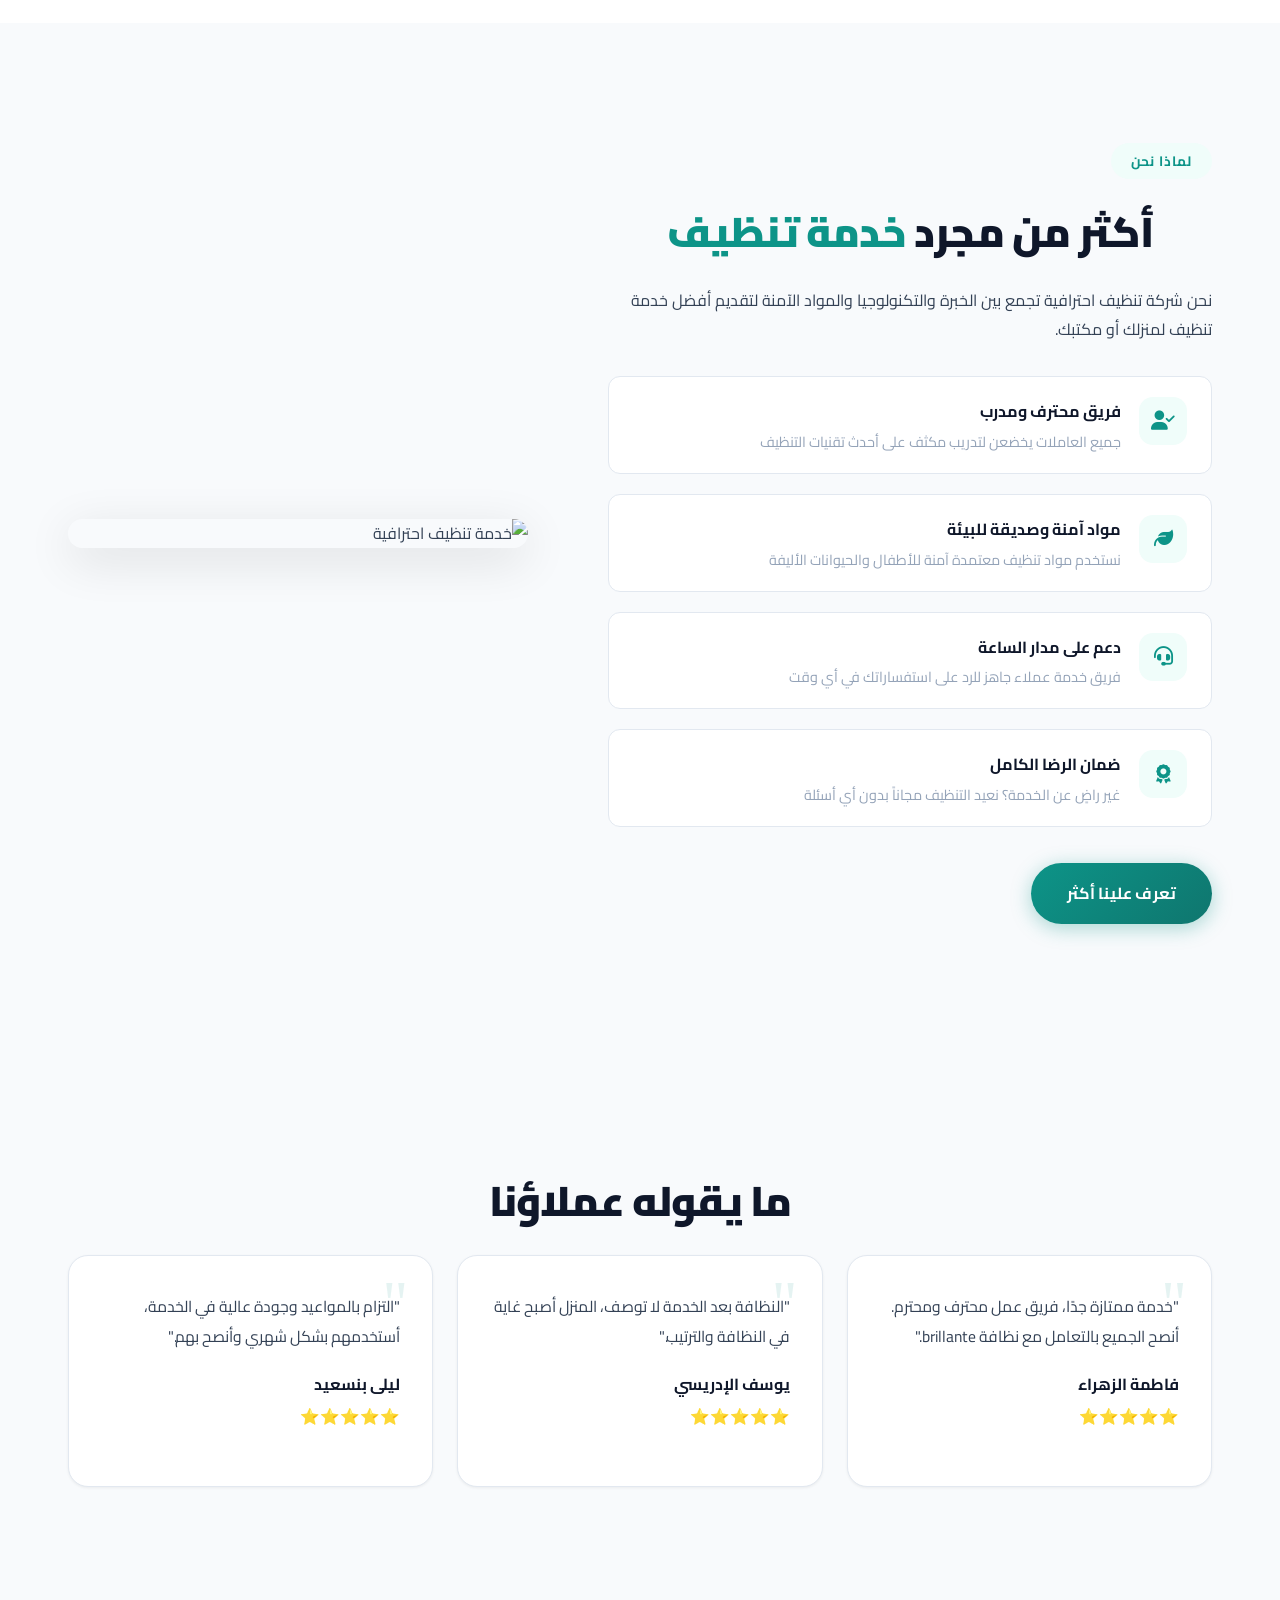
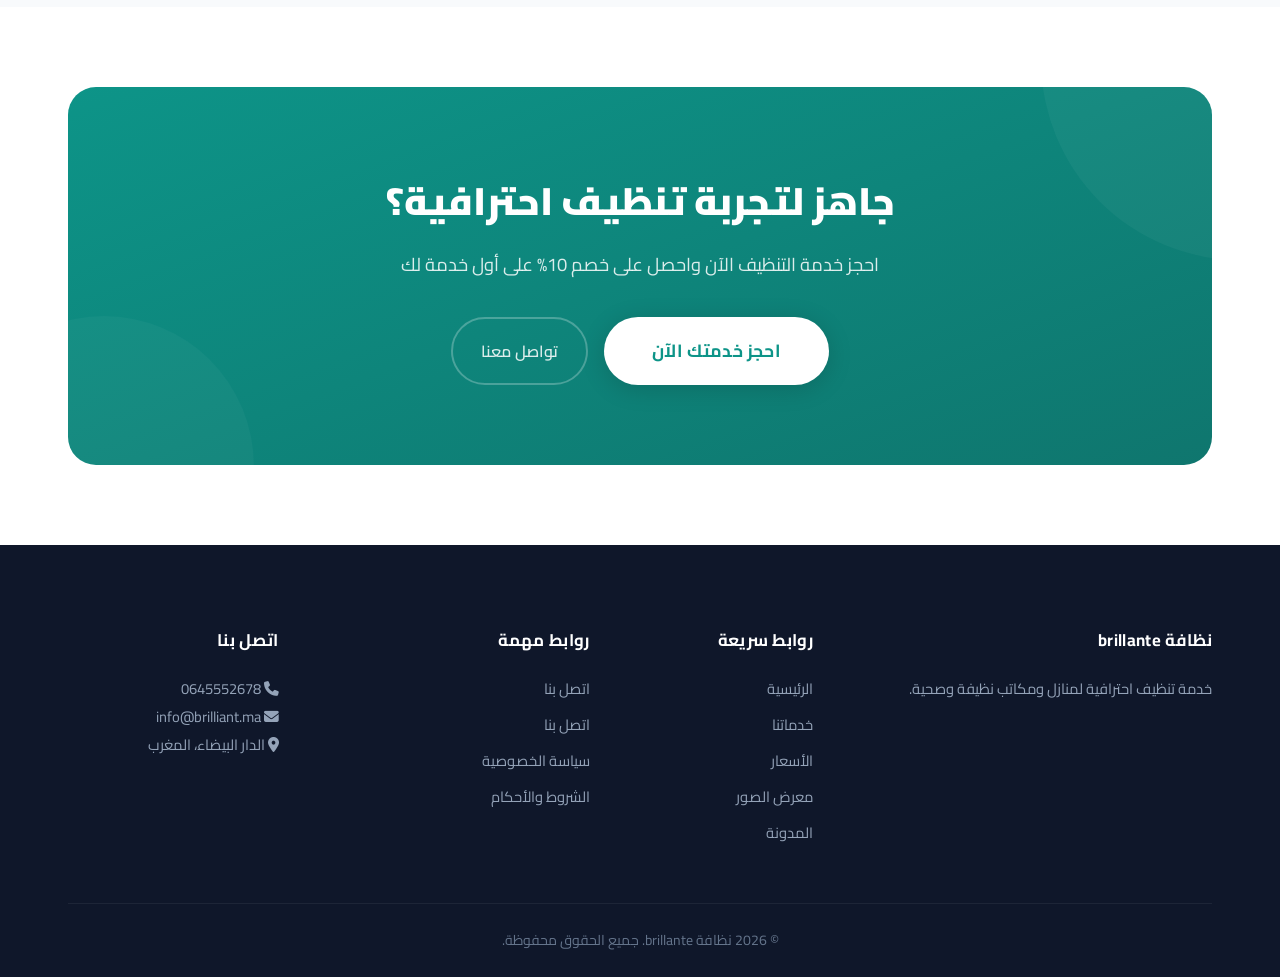
==== commit 96034c61: "Separate dashboard from website + Google OAuth login - Add Flask backend with REST API (SQLite, JWT)" ====
--- a/index.html
+++ b/index.html
@@ -211,7 +211,7 @@
                         <li><a href="contact.html">اتصل بنا</a></li>
                         <li><a href="privacy.html">سياسة الخصوصية</a></li>
                         <li><a href="terms.html">الشروط والأحكام</a></li>
-                        <li><a href="admin">لوحة التحكم</a></li>
+
                     </ul>
                 </div>
                 <div class="footer-section">
@@ -227,6 +227,7 @@
         </div>
     </footer>
 
+    <script src="assets/js/config.js"></script>
     <script src="assets/js/script.js"></script>
 </body>
 </html>
